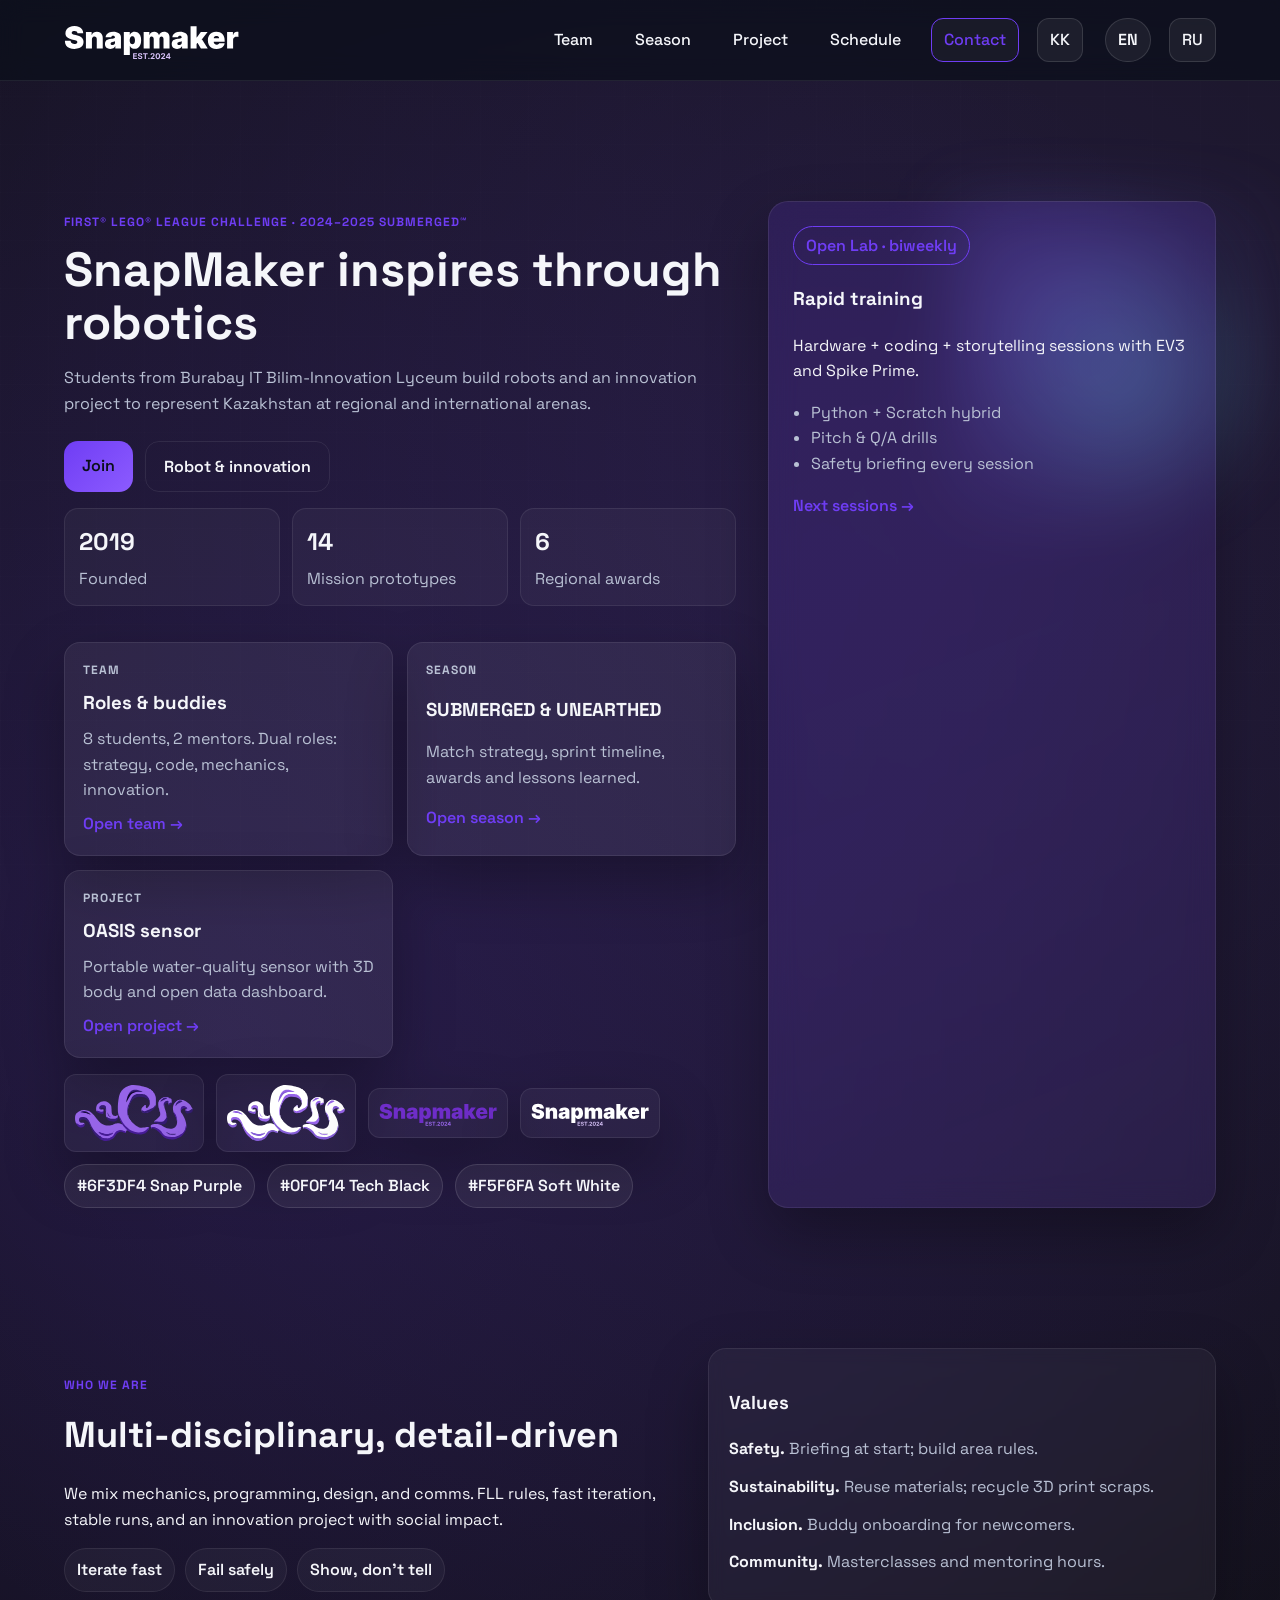
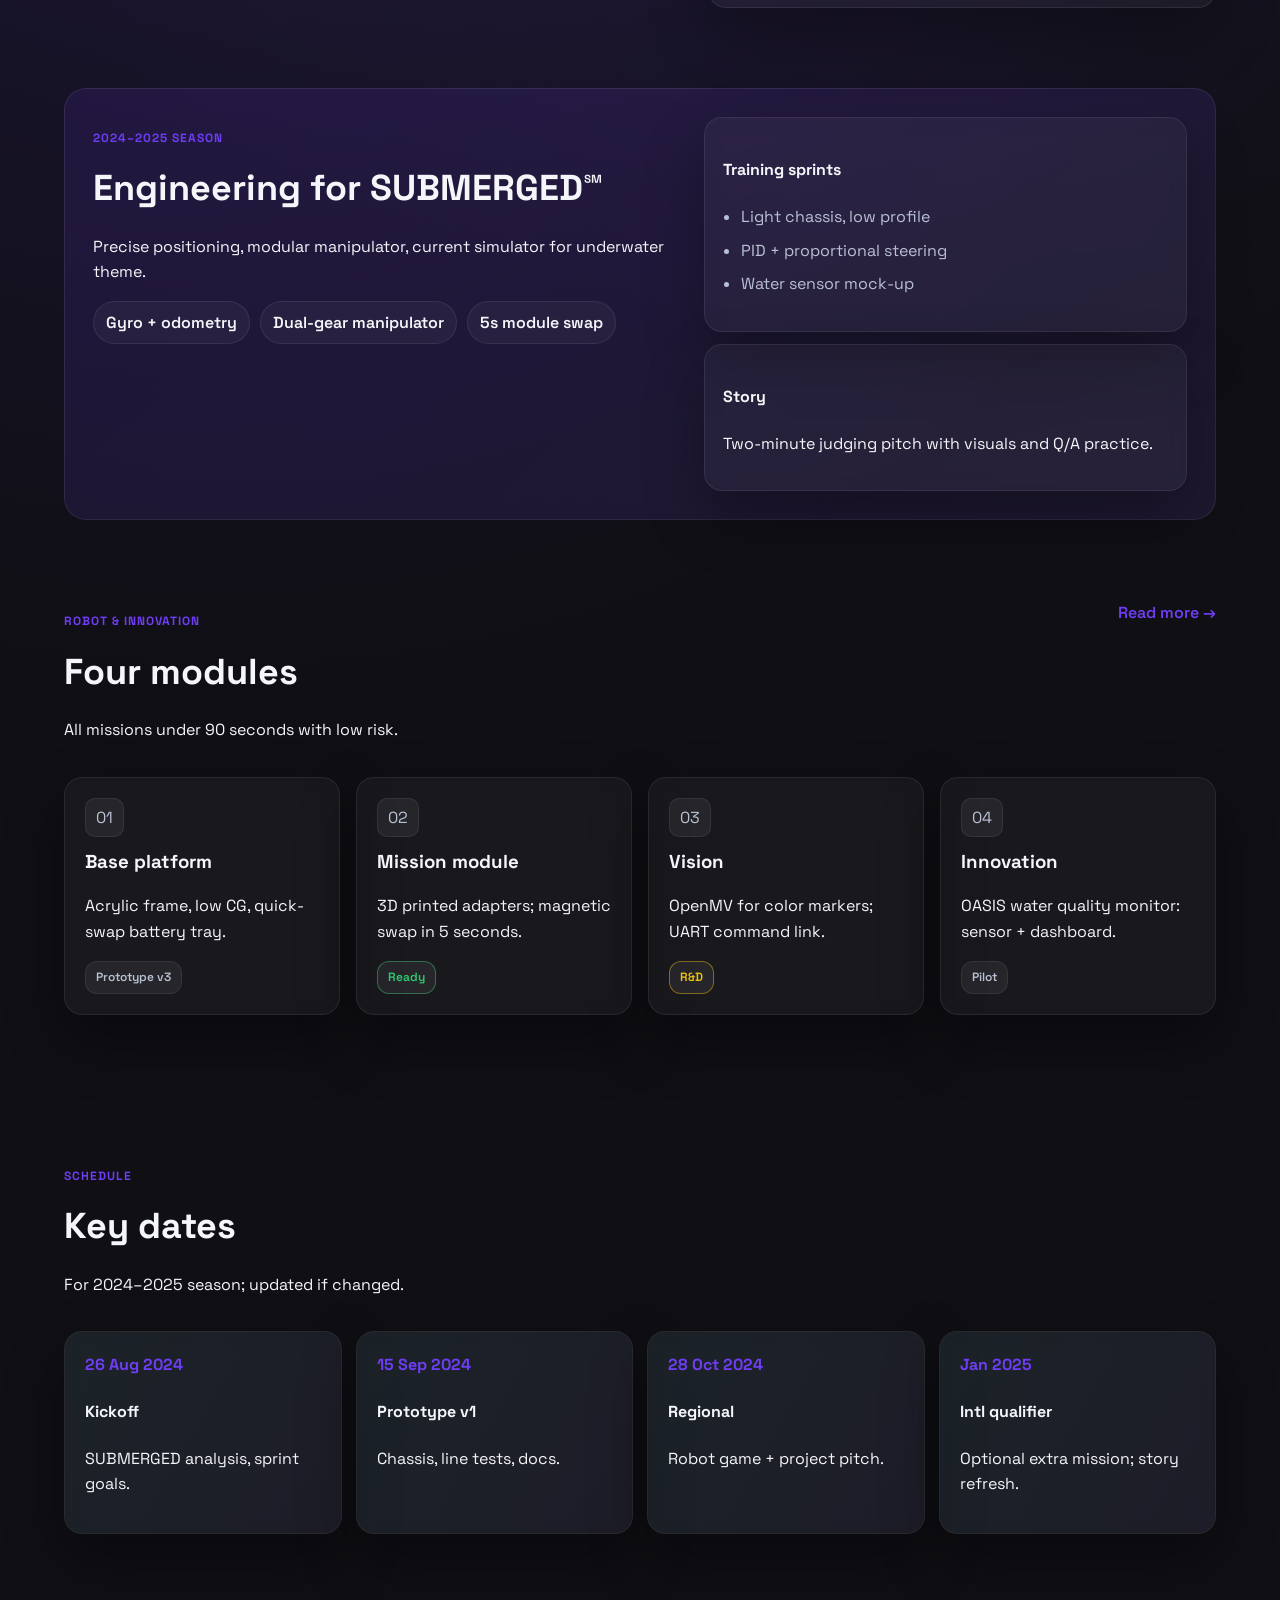
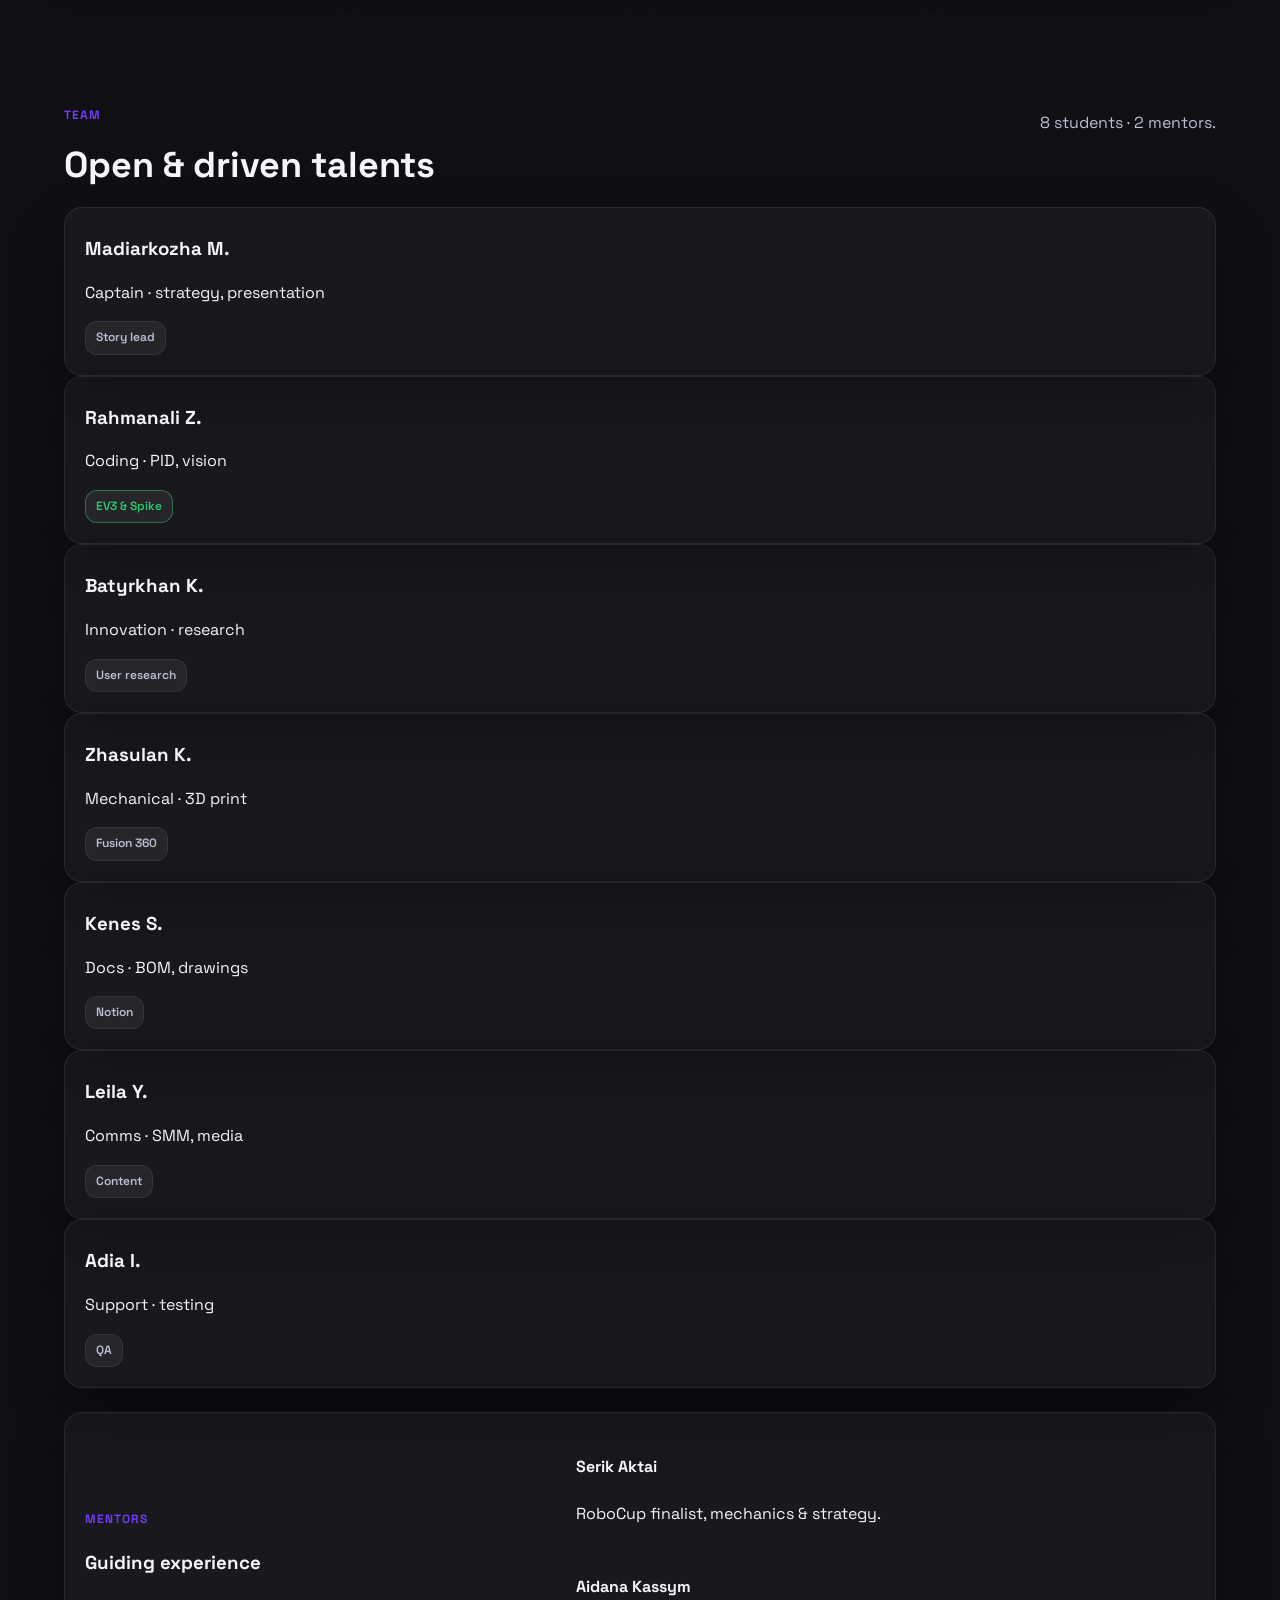
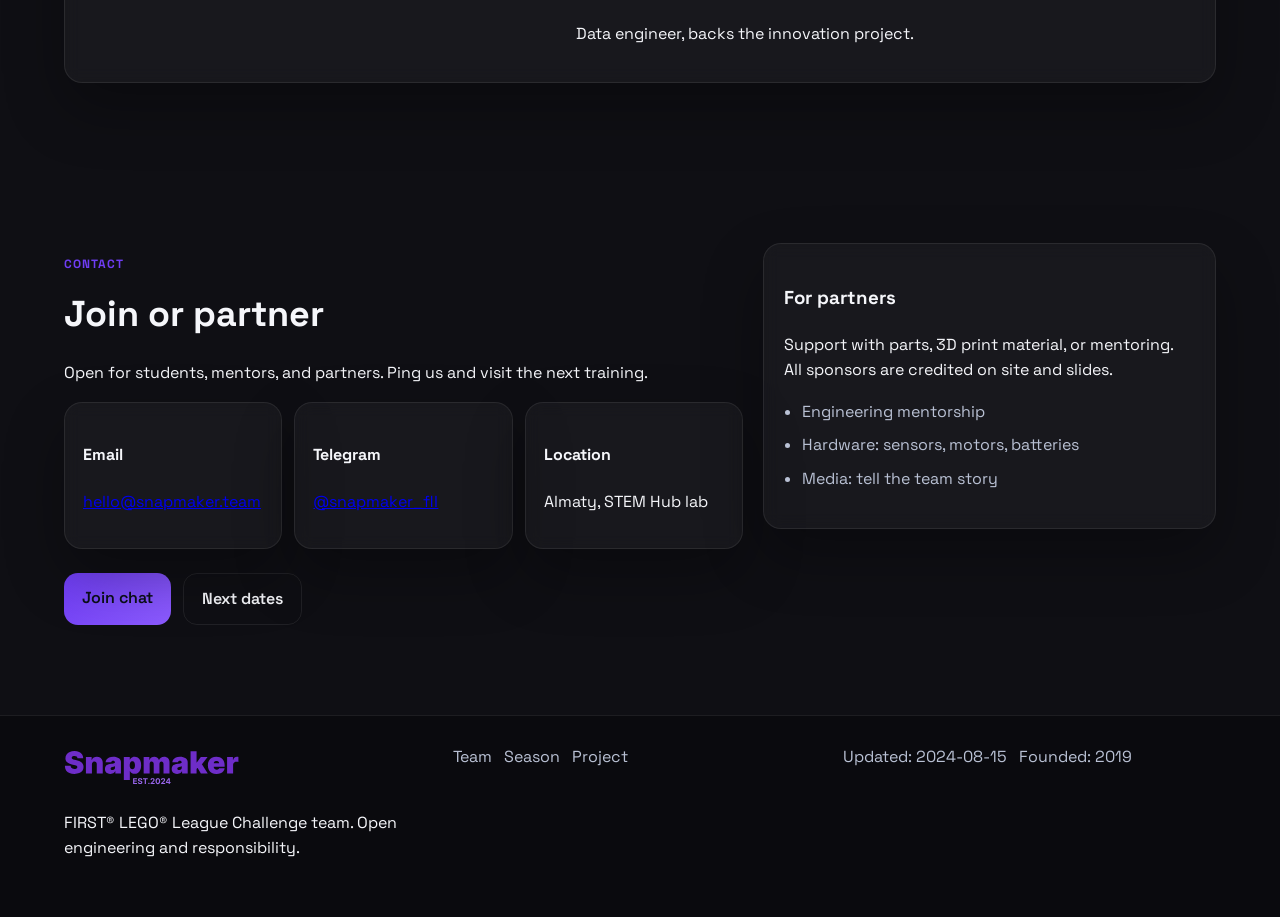
==== index-en.html @ 079cd4dd "Add KK/EN/RU site versions and update team (#310402)" ====
<!DOCTYPE html>
<html lang="en">
<head>
  <meta charset="UTF-8" />
  <meta name="viewport" content="width=device-width, initial-scale=1.0" />
  <title>SnapMaker FLL | Home</title>
  <link rel="preconnect" href="https://fonts.googleapis.com">
  <link rel="preconnect" href="https://fonts.gstatic.com" crossorigin>
  <link href="https://fonts.googleapis.com/css2?family=Space+Grotesk:wght@400;500;600;700&family=Manrope:wght@400;500;600&display=swap" rel="stylesheet">
  <link rel="stylesheet" href="styles.css" />
</head>
<body>
  <div class="bg-grid"></div>
  <header class="site-header">
    <div class="container nav-wrap">
      <div class="logo"><img src="media/SM-logo-text-light.svg" alt="SnapMaker FLL logo"></div>
      <button class="nav-toggle" aria-label="Open menu">☰</button>
      <nav class="nav">
        <a href="team-en.html">Team</a>
        <a href="season-en.html">Season</a>
        <a href="project-en.html">Project</a>
        <a href="#timeline">Schedule</a>
        <a href="#contact" class="pill">Contact</a>
        <a class="pill palette" href="index.html">KK</a>
        <span class="pill palette" style="margin-left:4px;">EN</span>
        <a class="pill palette" href="index-ru.html">RU</a>
      </nav>
    </div>
  </header>

  <main>
    <section class="hero container">
      <div class="hero-text">
        <p class="eyebrow">FIRST® LEGO® League Challenge · 2024–2025 SUBMERGED℠</p>
        <h1>SnapMaker inspires through robotics</h1>
        <p class="lede">Students from Burabay IT Bilim-Innovation Lyceum build robots and an innovation project to represent Kazakhstan at regional and international arenas.</p>
        <div class="actions">
          <a class="btn primary" href="#contact">Join</a>
          <a class="btn ghost" href="project-en.html">Robot & innovation</a>
        </div>
        <div class="stats">
          <div class="stat"><span>2019</span><p>Founded</p></div>
          <div class="stat"><span>14</span><p>Mission prototypes</p></div>
          <div class="stat"><span>6</span><p>Regional awards</p></div>
        </div>
        <div class="feature-grid">
          <div class="feature-card">
            <p class="eyebrow">Team</p>
            <h3>Roles & buddies</h3>
            <p>8 students, 2 mentors. Dual roles: strategy, code, mechanics, innovation.</p>
            <a class="text-link" href="team-en.html">Open team →</a>
          </div>
          <div class="feature-card">
            <p class="eyebrow">Season</p>
            <h3>SUBMERGED & UNEARTHED</h3>
            <p>Match strategy, sprint timeline, awards and lessons learned.</p>
            <a class="text-link" href="season-en.html">Open season →</a>
          </div>
          <div class="feature-card">
            <p class="eyebrow">Project</p>
            <h3>OASIS sensor</h3>
            <p>Portable water-quality sensor with 3D body and open data dashboard.</p>
            <a class="text-link" href="project-en.html">Open project →</a>
          </div>
        </div>
        <div class="brand-row">
          <img class="logo-mark" src="media/SM-logo.svg" alt="Logo dark">
          <img class="logo-mark" src="media/SM-logo-light.svg" alt="Logo light">
          <img class="logo-mark" src="media/SM-logo-text.svg" alt="Wordmark dark">
          <img class="logo-mark" src="media/SM-logo-text-light.svg" alt="Wordmark light">
          <span class="pill palette">#6F3DF4 Snap Purple</span>
          <span class="pill palette">#0F0F14 Tech Black</span>
          <span class="pill palette">#F5F6FA Soft White</span>
        </div>
      </div>
      <div class="hero-card">
        <div class="chip">Open Lab · biweekly</div>
        <h3>Rapid training</h3>
        <p>Hardware + coding + storytelling sessions with EV3 and Spike Prime.</p>
        <ul>
          <li>Python + Scratch hybrid</li>
          <li>Pitch & Q/A drills</li>
          <li>Safety briefing every session</li>
        </ul>
        <a class="text-link" href="#timeline">Next sessions →</a>
      </div>
    </section>

    <section id="about" class="section container two-col">
      <div>
        <p class="eyebrow">Who we are</p>
        <h2>Multi-disciplinary, detail-driven</h2>
        <p>We mix mechanics, programming, design, and comms. FLL rules, fast iteration, stable runs, and an innovation project with social impact.</p>
        <div class="pill-group">
          <span class="pill">Iterate fast</span>
          <span class="pill">Fail safely</span>
          <span class="pill">Show, don’t tell</span>
        </div>
      </div>
      <div class="glass list-card">
        <h3>Values</h3>
        <ul class="check-list">
          <li><strong>Safety.</strong> Briefing at start; build area rules.</li>
          <li><strong>Sustainability.</strong> Reuse materials; recycle 3D print scraps.</li>
          <li><strong>Inclusion.</strong> Buddy onboarding for newcomers.</li>
          <li><strong>Community.</strong> Masterclasses and mentoring hours.</li>
        </ul>
      </div>
    </section>

    <section id="season" class="section container gradient-card">
      <div>
        <p class="eyebrow">2024–2025 season</p>
        <h2>Engineering for SUBMERGED℠</h2>
        <p>Precise positioning, modular manipulator, current simulator for underwater theme.</p>
        <div class="badges">
          <span class="badge">Gyro + odometry</span>
          <span class="badge">Dual-gear manipulator</span>
          <span class="badge">5s module swap</span>
        </div>
      </div>
      <div class="flex-col">
        <div class="glass mini">
          <h4>Training sprints</h4>
          <ul class="dot-list">
            <li>Light chassis, low profile</li>
            <li>PID + proportional steering</li>
            <li>Water sensor mock-up</li>
          </ul>
        </div>
        <div class="glass mini">
          <h4>Story</h4>
          <p>Two-minute judging pitch with visuals and Q/A practice.</p>
        </div>
      </div>
    </section>

    <section id="projects" class="section container cards">
      <div class="section-head">
        <div>
          <p class="eyebrow">Robot & innovation</p>
          <h2>Four modules</h2>
          <p>All missions under 90 seconds with low risk.</p>
        </div>
        <a class="text-link" href="project-en.html">Read more →</a>
      </div>
      <div class="card-grid">
        <article class="glass"><div class="chip">01</div><h3>Base platform</h3><p>Acrylic frame, low CG, quick-swap battery tray.</p><span class="tag">Prototype v3</span></article>
        <article class="glass"><div class="chip">02</div><h3>Mission module</h3><p>3D printed adapters; magnetic swap in 5 seconds.</p><span class="tag success">Ready</span></article>
        <article class="glass"><div class="chip">03</div><h3>Vision</h3><p>OpenMV for color markers; UART command link.</p><span class="tag warning">R&D</span></article>
        <article class="glass"><div class="chip">04</div><h3>Innovation</h3><p>OASIS water quality monitor: sensor + dashboard.</p><span class="tag">Pilot</span></article>
      </div>
    </section>

    <section id="timeline" class="section container timeline">
      <div class="section-head"><div><p class="eyebrow">Schedule</p><h2>Key dates</h2><p>For 2024–2025 season; updated if changed.</p></div></div>
      <div class="timeline-list">
        <div class="time-card glass"><div class="date">26 Aug 2024</div><h4>Kickoff</h4><p>SUBMERGED analysis, sprint goals.</p></div>
        <div class="time-card glass"><div class="date">15 Sep 2024</div><h4>Prototype v1</h4><p>Chassis, line tests, docs.</p></div>
        <div class="time-card glass"><div class="date">28 Oct 2024</div><h4>Regional</h4><p>Robot game + project pitch.</p></div>
        <div class="time-card glass"><div class="date">Jan 2025</div><h4>Intl qualifier</h4><p>Optional extra mission; story refresh.</p></div>
      </div>
    </section>

    <section class="section container team" aria-labelledby="team-title">
      <div class="section-head"><div><p class="eyebrow">Team</p><h2 id="team-title">Open & driven talents</h2></div><p class="lede">8 students · 2 mentors.</p></div>
      <div class="card-grid">
        <div class="profile glass"><h3>Madiarkozha M.</h3><p>Captain · strategy, presentation</p><span class="tag">Story lead</span></div>
        <div class="profile glass"><h3>Rahmanali Z.</h3><p>Coding · PID, vision</p><span class="tag success">EV3 & Spike</span></div>
        <div class="profile glass"><h3>Batyrkhan K.</h3><p>Innovation · research</p><span class="tag">User research</span></div>
        <div class="profile glass"><h3>Zhasulan K.</h3><p>Mechanical · 3D print</p><span class="tag">Fusion 360</span></div>
        <div class="profile glass"><h3>Kenes S.</h3><p>Docs · BOM, drawings</p><span class="tag">Notion</span></div>
        <div class="profile glass"><h3>Leila Y.</h3><p>Comms · SMM, media</p><span class="tag">Content</span></div>
        <div class="profile glass"><h3>Adia I.</h3><p>Support · testing</p><span class="tag">QA</span></div>
      </div>
      <div class="mentors glass">
        <div><p class="eyebrow">Mentors</p><h3>Guiding experience</h3></div>
        <div class="mentor-list">
          <div><h4>Serik Aktai</h4><p>RoboCup finalist, mechanics & strategy.</p></div>
          <div><h4>Aidana Kassym</h4><p>Data engineer, backs the innovation project.</p></div>
        </div>
      </div>
    </section>

    <section id="contact" class="section container contact">
      <div>
        <p class="eyebrow">Contact</p>
        <h2>Join or partner</h2>
        <p>Open for students, mentors, and partners. Ping us and visit the next training.</p>
        <div class="contact-grid">
          <div class="glass mini"><h4>Email</h4><a href="mailto:hello@snapmaker.team">hello@snapmaker.team</a></div>
          <div class="glass mini"><h4>Telegram</h4><a href="https://t.me/snapmaker_fll" target="_blank">@snapmaker_fll</a></div>
          <div class="glass mini"><h4>Location</h4><p>Almaty, STEM Hub lab</p></div>
        </div>
        <div class="actions">
          <a class="btn primary" href="https://t.me/snapmaker_fll" target="_blank">Join chat</a>
          <a class="btn ghost" href="#timeline">Next dates</a>
        </div>
      </div>
      <div class="contact-card glass">
        <h3>For partners</h3>
        <p>Support with parts, 3D print material, or mentoring. All sponsors are credited on site and slides.</p>
        <ul class="dot-list">
          <li>Engineering mentorship</li>
          <li>Hardware: sensors, motors, batteries</li>
          <li>Media: tell the team story</li>
        </ul>
      </div>
    </section>
  </main>

  <footer class="footer">
    <div class="container footer-grid">
      <div><div class="logo"><img src="media/SM-logo-text.svg" alt="SnapMaker FLL"></div><p>FIRST® LEGO® League Challenge team. Open engineering and responsibility.</p></div>
      <div class="foot-links"><a href="team-en.html">Team</a><a href="season-en.html">Season</a><a href="project-en.html">Project</a></div>
      <div class="foot-meta"><span>Updated: 2024-08-15</span><span>Founded: 2019</span></div>
    </div>
  </footer>

  <script src="script.js"></script>
</body>
</html>
---- styles.css ----
:root {
  --bg: #0f0f14;           /* Tech Black */
  --surface: rgba(255, 255, 255, 0.04);
  --stroke: rgba(255, 255, 255, 0.08);
  --text: #f5f6fa;         /* Soft White */
  --muted: #b9c1d4;
  --accent: #6f3df4;       /* Snap Purple */
  --accent-2: #8c5bff;     /* Accent Purple */
  --success: #2ecc71;
  --warning: #f1c40f;
  --critical: #e74c3c;
  --info: #3498db;
  --shadow: 0 25px 60px rgba(0, 0, 0, 0.3);
  --glass-strong: rgba(255, 255, 255, 0.06);

  font-family: 'Space Grotesk', 'Manrope', system-ui, -apple-system, sans-serif;
  color: var(--text);
  background-color: var(--bg);
}

* { box-sizing: border-box; }

body {
  margin: 0;
  background: radial-gradient(circle at 18% 18%, rgba(111, 61, 244, 0.18), transparent 26%),
              radial-gradient(circle at 76% 8%, rgba(140, 91, 255, 0.16), transparent 28%),
              var(--bg);
  color: var(--text);
  line-height: 1.6;
  min-height: 100vh;
}

.container {
  width: min(1200px, 90vw);
  margin: 0 auto;
}

.bg-grid {
  position: fixed;
  inset: 0;
  background-image: linear-gradient(to right, rgba(255,255,255,0.04) 1px, transparent 1px),
                    linear-gradient(to bottom, rgba(255,255,255,0.04) 1px, transparent 1px);
  background-size: 48px 48px;
  opacity: 0.25;
  pointer-events: none;
  z-index: 0;
}

.site-header {
  position: sticky;
  top: 0;
  backdrop-filter: blur(12px);
  background: rgba(11, 15, 26, 0.7);
  z-index: 10;
  border-bottom: 1px solid var(--stroke);
}

.nav-wrap {
  display: flex;
  align-items: center;
  justify-content: space-between;
  padding: 18px 0;
}

.logo {
  display: inline-flex;
  align-items: center;
  gap: 8px;
  font-weight: 700;
  letter-spacing: 0.5px;
  font-size: 20px;
}

.logo img { height: 42px; width: auto; display: block; }

.nav {
  display: flex;
  align-items: center;
  gap: 18px;
}

.nav a {
  color: var(--text);
  text-decoration: none;
  font-weight: 500;
  padding: 8px 12px;
  border-radius: 12px;
  transition: all 0.2s ease;
}

.nav a:hover { background: var(--surface); }

.nav .pill {
  border: 1px solid var(--accent);
  color: var(--accent);
}

.nav-toggle {
  display: none;
  background: var(--surface);
  color: var(--text);
  border: 1px solid var(--stroke);
  border-radius: 12px;
  padding: 8px 12px;
  font-size: 20px;
}

.hero {
  position: relative;
  padding: 120px 0 60px;
  display: grid;
  grid-template-columns: 1.2fr 0.8fr;
  gap: 32px;
  z-index: 1;
}

.hero::after {
  content: '';
  position: absolute;
  right: -8%;
  top: 10%;
  width: 360px;
  height: 360px;
  background: radial-gradient(circle, rgba(93,224,230,0.25), transparent 60%),
              radial-gradient(circle at 30% 30%, rgba(124,111,245,0.3), transparent 70%);
  filter: blur(30px);
  z-index: -1;
}

.hero-text h1 {
  font-size: clamp(32px, 4vw, 48px);
  line-height: 1.1;
  margin: 12px 0 14px;
}

.gradient {
  background: linear-gradient(120deg, var(--accent), var(--accent-2));
  -webkit-background-clip: text;
  color: transparent;
}

.lede { color: var(--muted); max-width: 640px; }

.actions { display: flex; gap: 12px; margin: 24px 0 10px; flex-wrap: wrap; }

.btn {
  padding: 12px 18px;
  border-radius: 14px;
  text-decoration: none;
  font-weight: 600;
  border: 1px solid var(--stroke);
  color: var(--text);
  transition: transform 0.15s ease, box-shadow 0.15s ease;
}

.btn:hover { transform: translateY(-2px); box-shadow: var(--shadow); }

.btn.primary { background: linear-gradient(135deg, var(--accent), var(--accent-2)); color: #0b0f1a; border: none; }
.btn.ghost { background: transparent; }

.stats { display: grid; grid-template-columns: repeat(auto-fit, minmax(150px, 1fr)); gap: 12px; margin-top: 16px; }
.stat {
  padding: 14px;
  border: 1px solid var(--stroke);
  border-radius: 14px;
  background: var(--surface);
}
.stat span { font-size: 24px; font-weight: 700; }
.stat p { margin: 4px 0 0; color: var(--muted); }

.brand-row { display: flex; gap: 12px; align-items: center; flex-wrap: wrap; margin-top: 16px; }
.logo-mark { width: 140px; height: auto; border-radius: 12px; border: 1px solid var(--stroke); background: var(--surface); padding: 10px; box-shadow: var(--shadow); }
.pill.palette { border-color: rgba(255,255,255,0.12); color: var(--text); background: rgba(255,255,255,0.06); }

.feature-grid { margin: 36px 0 0; display: grid; grid-template-columns: repeat(auto-fit, minmax(240px, 1fr)); gap: 14px; }
.feature-card { padding: 18px; border-radius: 16px; border: 1px solid var(--stroke); background: var(--glass-strong); box-shadow: var(--shadow); display: grid; gap: 8px; }
.feature-card h3 { margin: 0; }
.feature-card p { margin: 0; color: var(--muted); }
.feature-card .text-link { align-self: start; }

.hero-card {
  background: linear-gradient(160deg, rgba(111,61,244,0.16), rgba(140,91,255,0.12));
  border: 1px solid var(--stroke);
  border-radius: 20px;
  padding: 24px;
  box-shadow: var(--shadow);
  backdrop-filter: blur(14px);
}
.hero-card ul { padding-left: 18px; color: var(--muted); }
.hero-card .chip { display: inline-flex; padding: 6px 12px; border-radius: 999px; border: 1px solid var(--accent); color: var(--accent); font-weight: 600; }

.section { padding: 80px 0; position: relative; z-index: 1; }
.two-col { display: grid; grid-template-columns: 1.1fr 0.9fr; gap: 24px; align-items: center; }

.eyebrow { color: var(--accent); letter-spacing: 1px; text-transform: uppercase; font-size: 12px; font-weight: 700; }

h2 { margin: 12px 0; font-size: clamp(24px, 3vw, 36px); }

.list-card { padding: 24px; border-radius: 18px; border: 1px solid var(--stroke); background: var(--surface); }
.glass { background: var(--surface); border: 1px solid var(--stroke); border-radius: 18px; padding: 20px; backdrop-filter: blur(8px); box-shadow: var(--shadow); }

.check-list { list-style: none; padding: 0; margin: 0; }
.check-list li { margin-bottom: 12px; color: var(--muted); }
.check-list strong { color: var(--text); }

.pill-group { display: flex; gap: 10px; flex-wrap: wrap; margin-top: 12px; }
.pill, .badge { padding: 8px 12px; border-radius: 999px; border: 1px solid var(--stroke); background: rgba(255,255,255,0.04); color: var(--text); font-weight: 600; }
.badges { display: flex; gap: 10px; flex-wrap: wrap; margin-top: 14px; }

.gradient-card { display: grid; grid-template-columns: 1.1fr 0.9fr; gap: 20px; background: linear-gradient(140deg, rgba(111,61,244,0.12), rgba(140,91,255,0.12)); border: 1px solid var(--stroke); border-radius: 22px; padding: 28px; }

.flex-col { display: grid; gap: 12px; }
.mini { padding: 18px; }

.dot-list { padding-left: 18px; color: var(--muted); }
.dot-list li { margin-bottom: 8px; }

.section-head { display: flex; justify-content: space-between; align-items: flex-start; gap: 12px; }

.cards .card-grid { display: grid; grid-template-columns: repeat(auto-fit, minmax(220px, 1fr)); gap: 16px; margin-top: 18px; }
.card-grid .chip { background: rgba(255,255,255,0.06); padding: 6px 10px; border-radius: 10px; border: 1px solid var(--stroke); display: inline-flex; color: var(--muted); }
.card-grid h3 { margin: 10px 0 6px; }
.tag { display: inline-flex; align-items: center; padding: 6px 10px; border-radius: 12px; background: rgba(255,255,255,0.06); border: 1px solid var(--stroke); color: var(--muted); font-size: 12px; font-weight: 600; }
.tag.success { color: var(--success); border-color: rgba(74,222,128,0.4); }
.tag.warning { color: var(--warning); border-color: rgba(241,196,15,0.45); }
.tag.critical { color: var(--critical); border-color: rgba(231,76,60,0.45); }
.tag.info { color: var(--info); border-color: rgba(52,152,219,0.45); }

.timeline { padding-top: 60px; }
.timeline-list { display: grid; grid-template-columns: repeat(auto-fit, minmax(240px, 1fr)); gap: 14px; margin-top: 18px; }
.time-card { position: relative; overflow: hidden; }
.time-card::before { content: ''; position: absolute; inset: 0; background: linear-gradient(120deg, rgba(93,224,230,0.08), rgba(124,111,245,0.08)); opacity: 0.7; }
.time-card * { position: relative; }
.time-card .date { color: var(--accent); font-weight: 700; margin-bottom: 8px; }

.team .card-grid { grid-template-columns: repeat(auto-fit, minmax(200px, 1fr)); }
.profile h3 { margin: 6px 0; }

.mentors { margin-top: 24px; display: grid; grid-template-columns: 1fr 1.3fr; gap: 14px; align-items: center; }
.mentor-list { display: grid; gap: 10px; }

.contact { display: grid; grid-template-columns: 1.2fr 0.8fr; gap: 20px; align-items: start; }
.contact-grid { display: grid; grid-template-columns: repeat(auto-fit, minmax(180px, 1fr)); gap: 12px; margin: 16px 0; }

.text-link { color: var(--accent); text-decoration: none; font-weight: 600; }
.text-link:hover { text-decoration: underline; }

.subhero { padding: 120px 0 50px; position: relative; }
.subhero h1 { margin: 10px 0; font-size: clamp(30px, 4vw, 44px); }
.breadcrumb { display: flex; gap: 10px; color: var(--muted); font-size: 14px; }
.breadcrumb a { color: var(--accent); text-decoration: none; }
.panel { padding: 22px; border-radius: 18px; border: 1px solid var(--stroke); background: var(--surface); box-shadow: var(--shadow); }
.split { display: grid; grid-template-columns: 1.1fr 0.9fr; gap: 20px; }

.people-grid { display: grid; grid-template-columns: repeat(auto-fit, minmax(220px, 1fr)); gap: 14px; }
.people-card { padding: 18px; border-radius: 16px; border: 1px solid var(--stroke); background: var(--glass-strong); box-shadow: var(--shadow); }
.people-card h3 { margin: 6px 0; }
.meta { color: var(--muted); font-size: 14px; margin: 4px 0 0; }

.season-timeline { display: grid; grid-template-columns: repeat(auto-fit, minmax(240px, 1fr)); gap: 14px; margin-top: 14px; }
.season-card { padding: 18px; border-radius: 16px; border: 1px solid var(--stroke); background: var(--surface); box-shadow: var(--shadow); }

.viewer-wrap { border: 1px solid var(--stroke); border-radius: 18px; overflow: hidden; background: #0a0a0f; box-shadow: var(--shadow); }
model-viewer { width: 100%; height: 440px; background: radial-gradient(circle at 20% 20%, rgba(111,61,244,0.15), transparent 40%), #0a0a0f; }
.resource-row { display: flex; gap: 10px; flex-wrap: wrap; margin-top: 12px; }

.footer {
  border-top: 1px solid var(--stroke);
  padding: 28px 0 40px;
  background: rgba(0,0,0,0.3);
}
.footer-grid { display: grid; grid-template-columns: repeat(auto-fit, minmax(220px, 1fr)); gap: 16px; align-items: start; }
.foot-links { display: flex; gap: 12px; flex-wrap: wrap; }
.foot-links a { color: var(--muted); text-decoration: none; }
.foot-links a:hover { color: var(--accent); }
.foot-meta { display: flex; gap: 12px; flex-wrap: wrap; color: var(--muted); }

.card-grid, .timeline-list, .contact-grid { z-index: 1; }

/* Responsive */
@media (max-width: 960px) {
  .hero, .two-col, .gradient-card, .contact, .split { grid-template-columns: 1fr; }
  .nav { position: fixed; inset: 70px 16px auto 16px; flex-direction: column; background: rgba(11,15,26,0.95); padding: 14px; border-radius: 14px; border: 1px solid var(--stroke); box-shadow: var(--shadow); display: none; }
  .nav.show { display: flex; }
  .nav-toggle { display: inline-flex; }
  .nav-wrap { padding: 14px 0; }
  .hero { padding-top: 90px; }
}

@media (max-width: 640px) {
  .nav { inset: 60px 12px auto 12px; }
  .actions { width: 100%; }
  .btn { flex: 1; text-align: center; }
  .mentors { grid-template-columns: 1fr; }
}
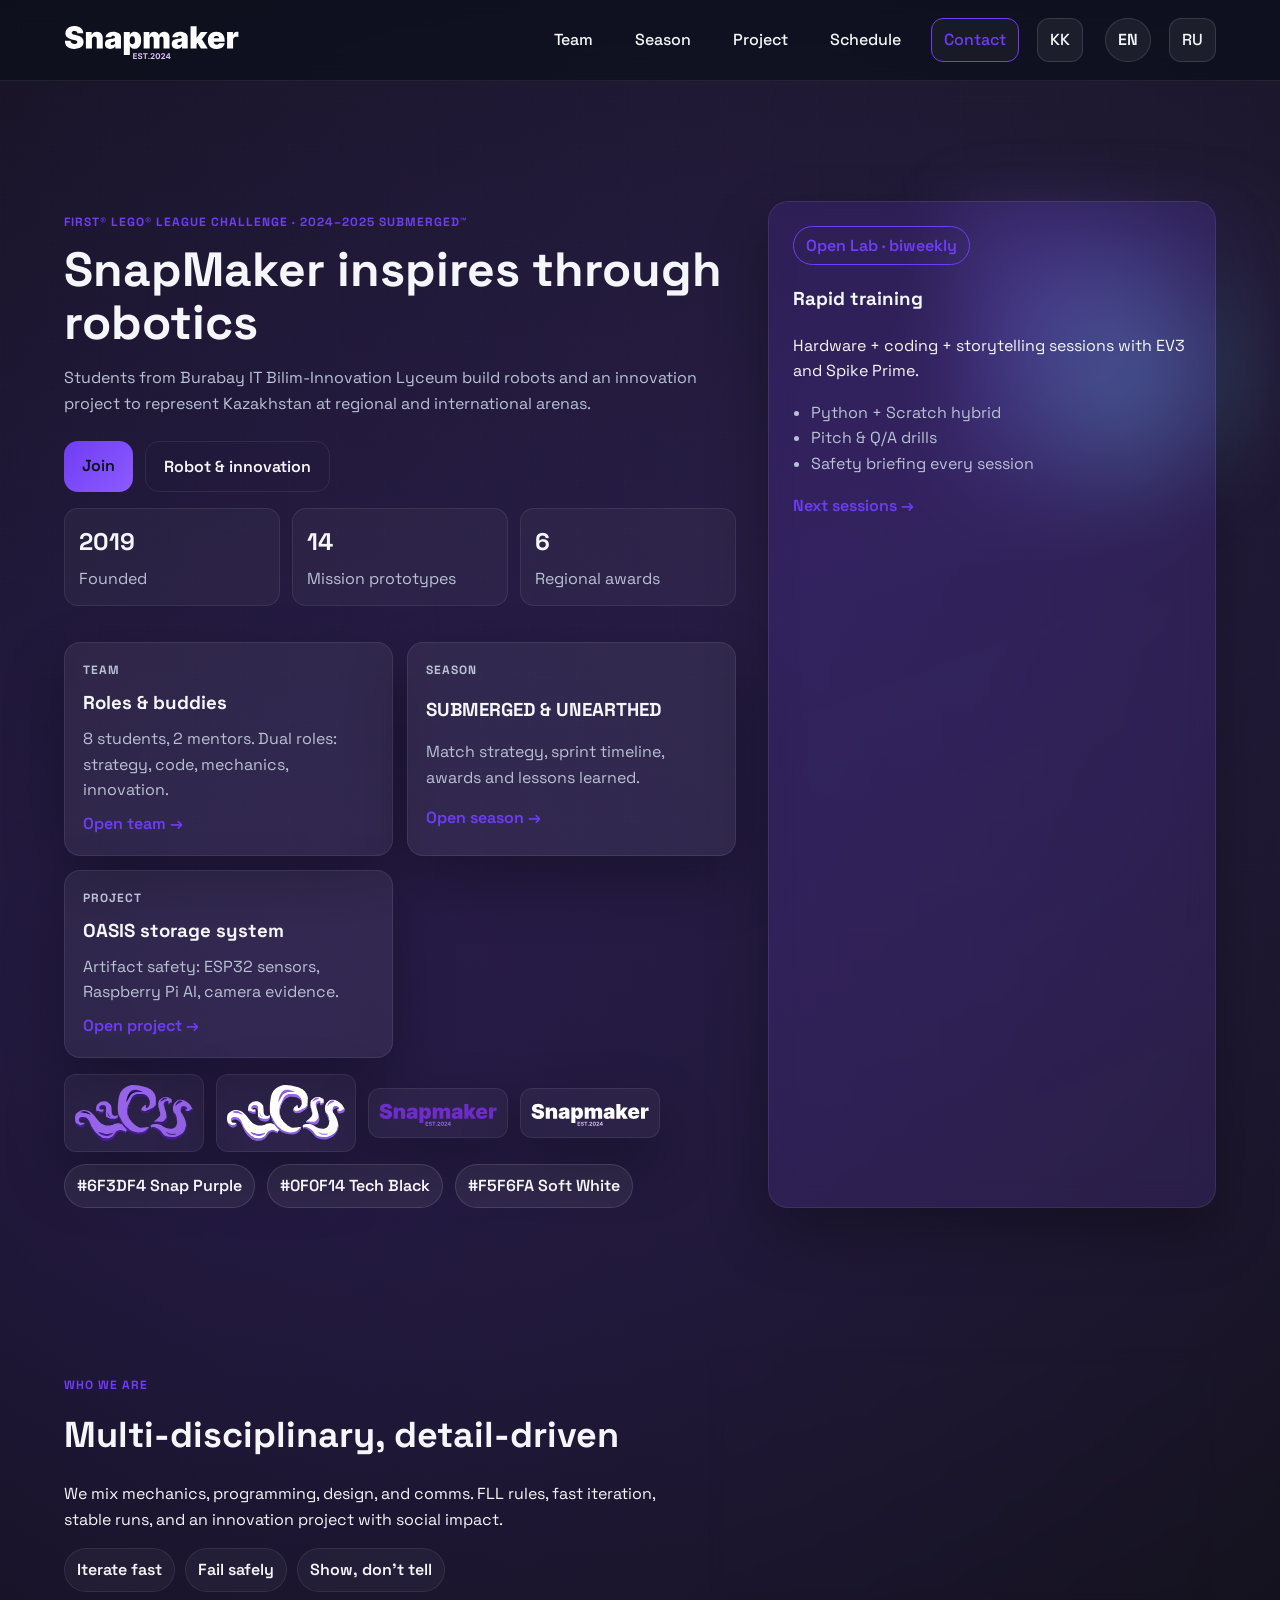
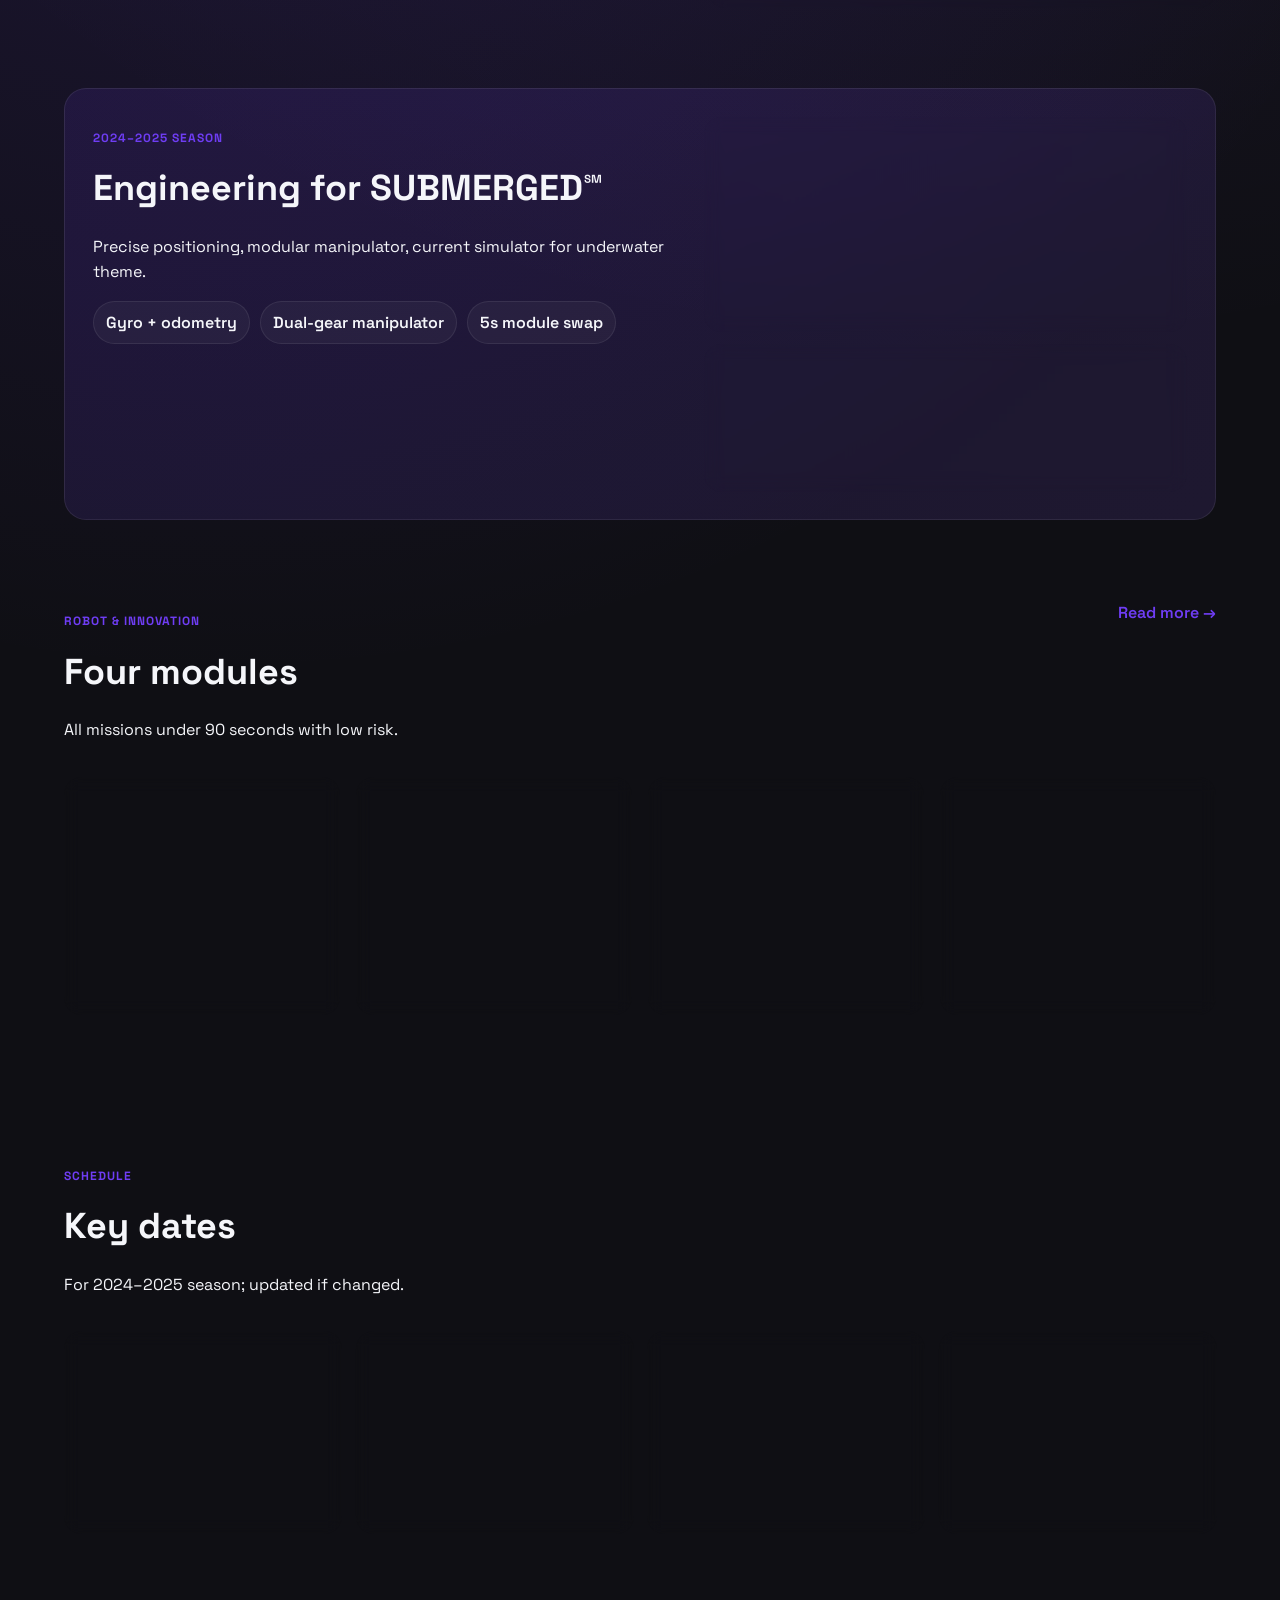
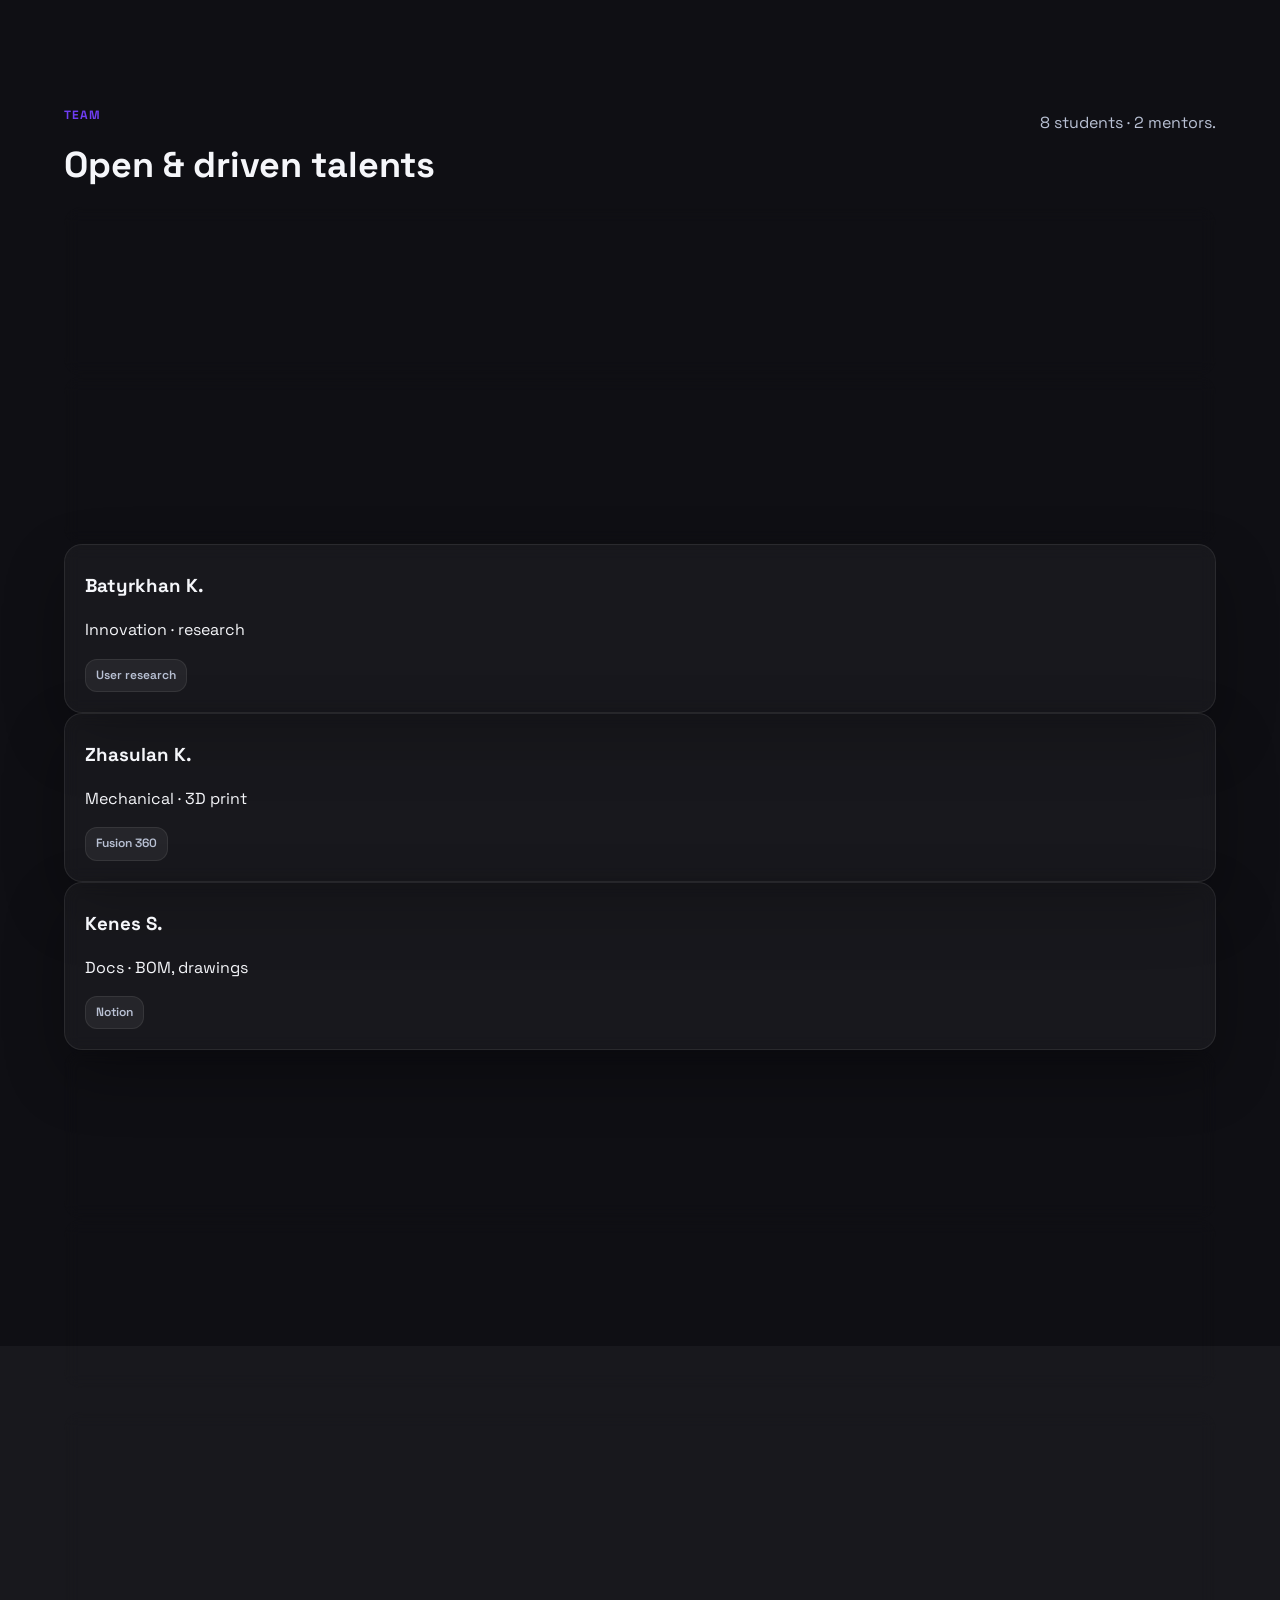
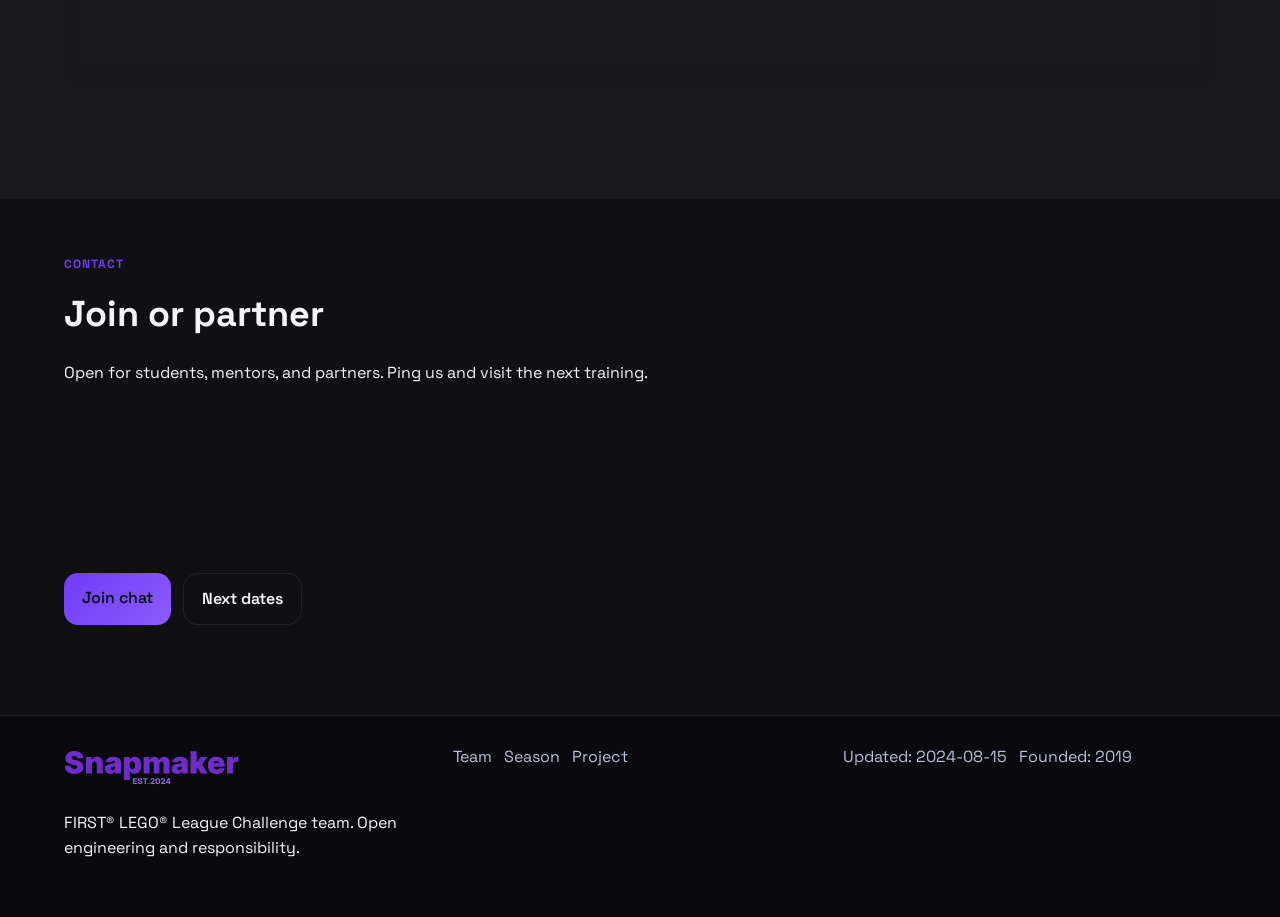
==== commit 872d4ca1: "Update site with OASIS artifact system content" ====
--- a/index-en.html
+++ b/index-en.html
@@ -56,12 +56,12 @@
             <p>Match strategy, sprint timeline, awards and lessons learned.</p>
             <a class="text-link" href="season-en.html">Open season →</a>
           </div>
-          <div class="feature-card">
-            <p class="eyebrow">Project</p>
-            <h3>OASIS sensor</h3>
-            <p>Portable water-quality sensor with 3D body and open data dashboard.</p>
-            <a class="text-link" href="project-en.html">Open project →</a>
-          </div>
+        <div class="feature-card">
+          <p class="eyebrow">Project</p>
+          <h3>OASIS storage system</h3>
+          <p>Artifact safety: ESP32 sensors, Raspberry Pi AI, camera evidence.</p>
+          <a class="text-link" href="project-en.html">Open project →</a>
+        </div>
         </div>
         <div class="brand-row">
           <img class="logo-mark" src="media/SM-logo.svg" alt="Logo dark">
